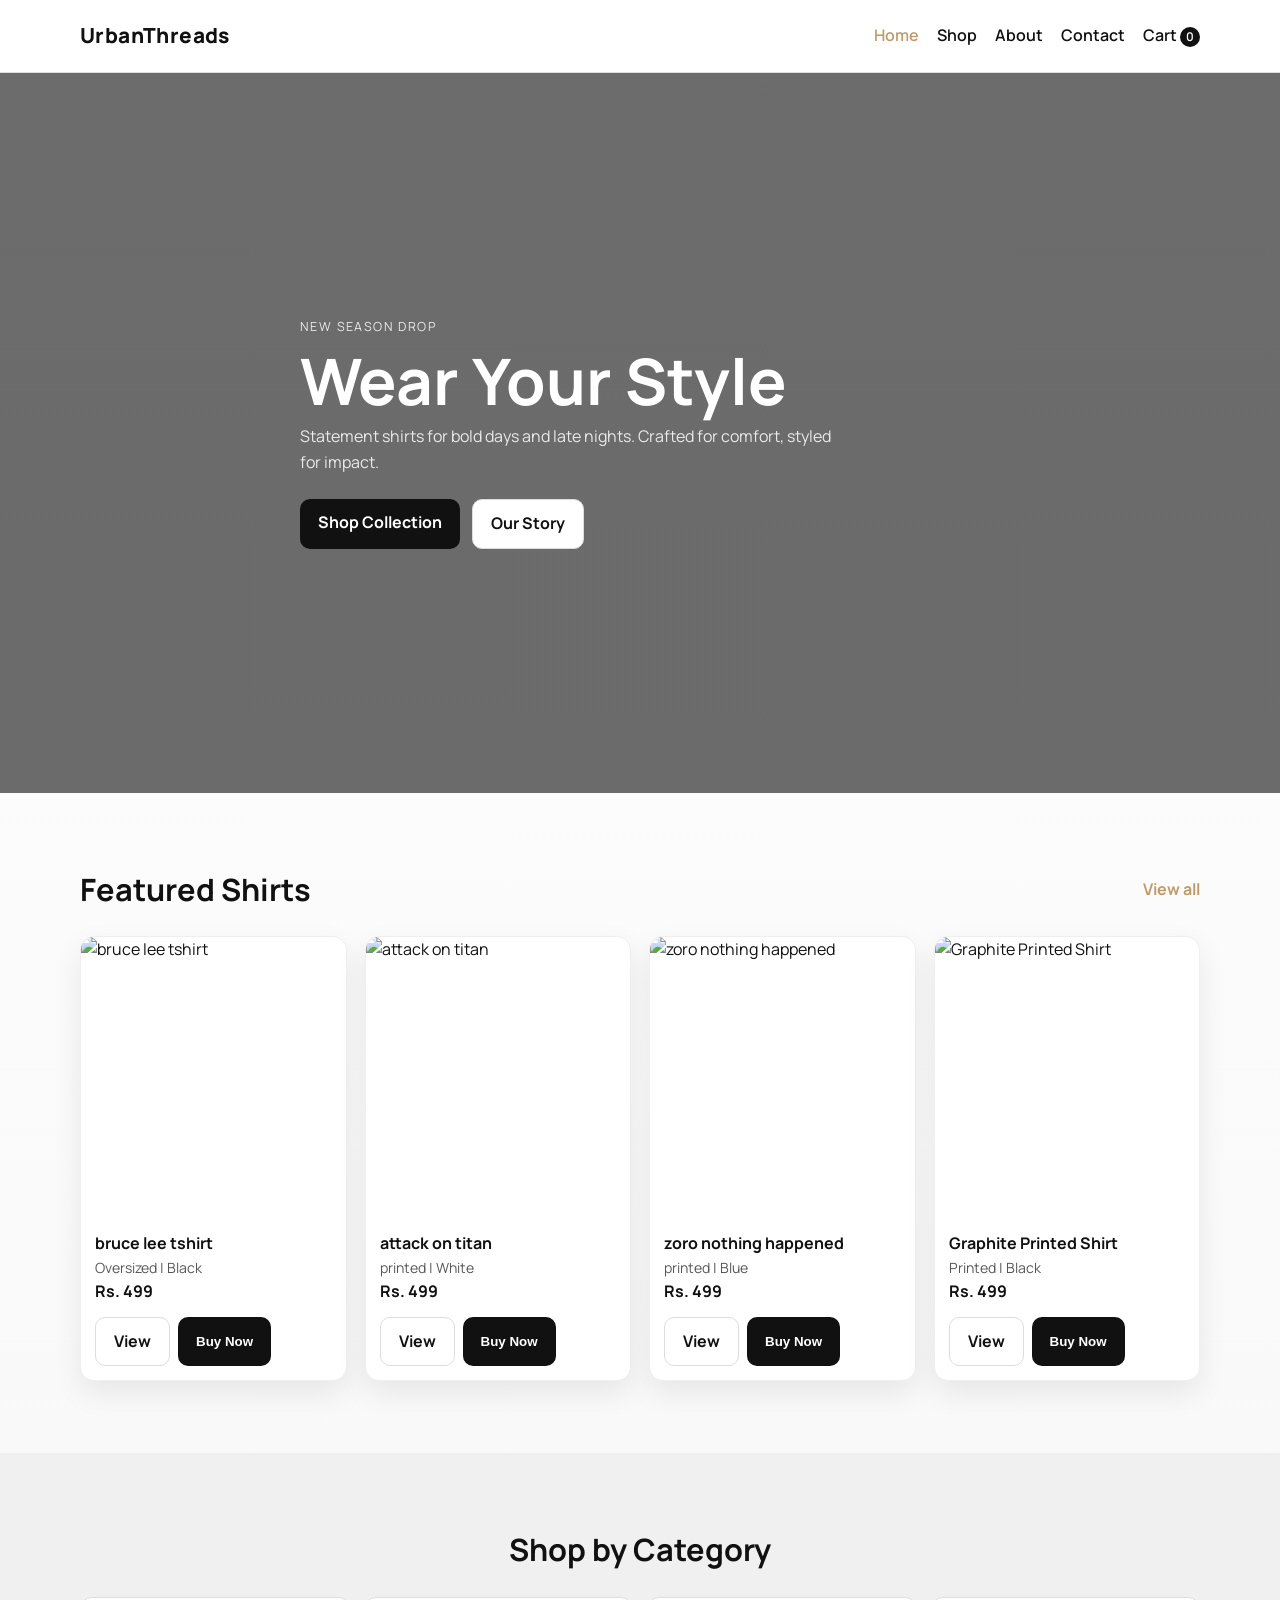
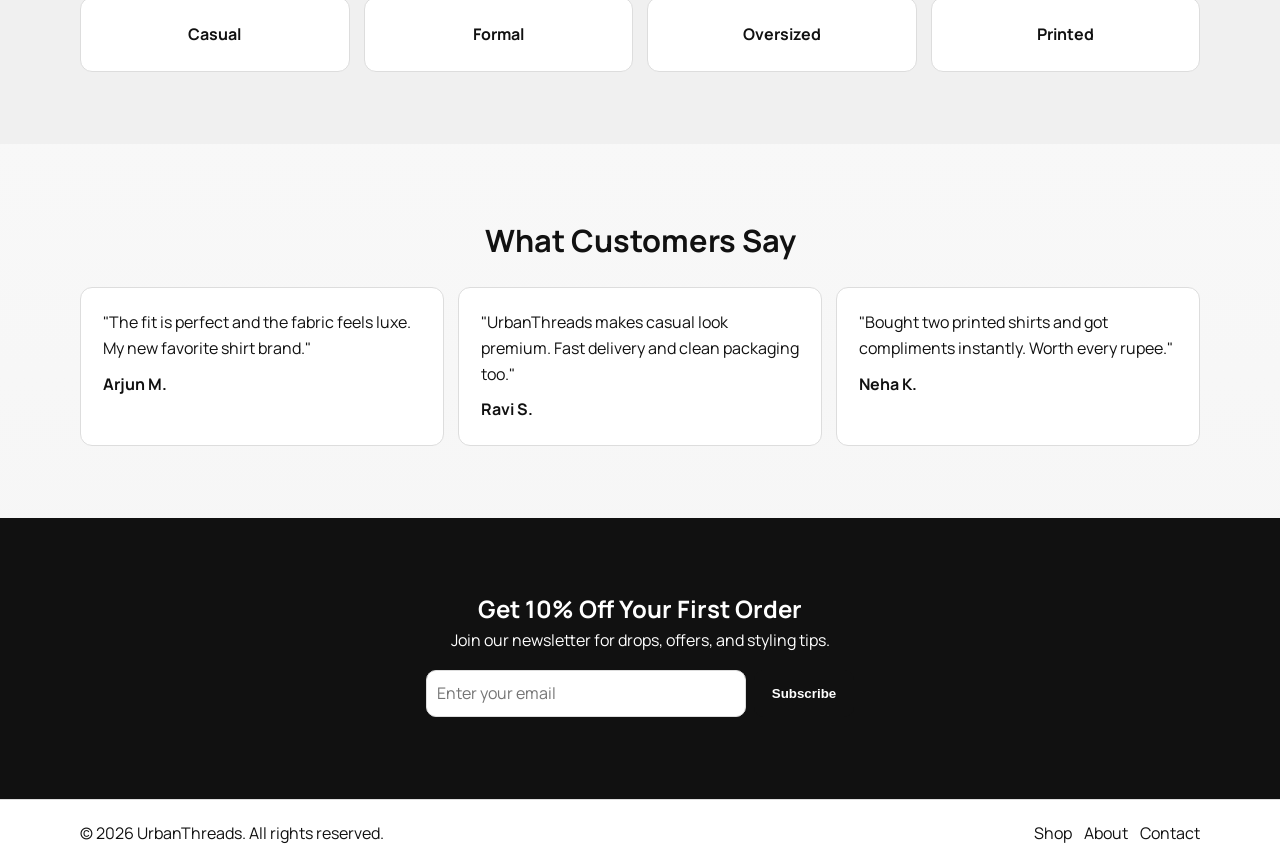
==== index.html @ 37d8d3c6 "Add files via upload" ====
﻿<!DOCTYPE html>
<html lang="en">
<head>
  <meta charset="UTF-8" />
  <meta name="viewport" content="width=device-width, initial-scale=1.0" />
  <meta name="description" content="UrbanThreads - Premium stylish shirts for every occasion." />
  <meta name="keywords" content="UrbanThreads, stylish shirts, men's fashion, premium shirts" />
  <title>UrbanThreads | Wear Your Style</title>
  <link rel="preconnect" href="https://fonts.googleapis.com" />
  <link rel="preconnect" href="https://fonts.gstatic.com" crossorigin />
  <link href="https://fonts.googleapis.com/css2?family=Manrope:wght@400;500;600;700;800&display=swap" rel="stylesheet" />
  <link rel="stylesheet" href="styles.css" />
</head>
<body>
  <header class="site-header">
    <nav class="navbar container">
      <a href="index.html" class="brand">UrbanThreads</a>
      <button class="menu-toggle" id="menuToggle" aria-label="Open menu">Menu</button>
      <ul class="nav-links" id="navLinks">
        <li><a href="index.html" class="active">Home</a></li>
        <li><a href="shop.html">Shop</a></li>
        <li><a href="about.html">About</a></li>
        <li><a href="contact.html">Contact</a></li>
        <li><a href="cart.html">Cart <span id="cartCount" class="cart-pill">0</span></a></li>
      </ul>
    </nav>
  </header>

  <main>
    <section class="hero">
      <div class="container hero-content reveal">
        <p class="eyebrow">New Season Drop</p>
        <h1>Wear Your Style</h1>
        <p>Statement shirts for bold days and late nights. Crafted for comfort, styled for impact.</p>
        <div class="hero-actions">
          <a href="shop.html" class="btn btn-primary">Shop Collection</a>
          <a href="about.html" class="btn btn-ghost">Our Story</a>
        </div>
      </div>
    </section>

    <section class="section container reveal">
      <div class="section-head">
        <h2>Featured Shirts</h2>
        <a href="shop.html" class="text-link">View all</a>
      </div>
      <div id="featuredGrid" class="product-grid"></div>
    </section>

    <section class="section section-alt reveal">
      <div class="container">
        <div class="section-head center">
          <h2>Shop by Category</h2>
        </div>
        <div class="category-grid">
          <a href="shop.html?category=Casual" class="category-card">Casual</a>
          <a href="shop.html?category=Formal" class="category-card">Formal</a>
          <a href="shop.html?category=Oversized" class="category-card">Oversized</a>
          <a href="shop.html?category=Printed" class="category-card">Printed</a>
        </div>
      </div>
    </section>

    <section class="section container reveal">
      <div class="section-head center">
        <h2>What Customers Say</h2>
      </div>
      <div class="testimonial-grid">
        <article class="testimonial-card">
          <p>"The fit is perfect and the fabric feels luxe. My new favorite shirt brand."</p>
          <h4>Arjun M.</h4>
        </article>
        <article class="testimonial-card">
          <p>"UrbanThreads makes casual look premium. Fast delivery and clean packaging too."</p>
          <h4>Ravi S.</h4>
        </article>
        <article class="testimonial-card">
          <p>"Bought two printed shirts and got compliments instantly. Worth every rupee."</p>
          <h4>Neha K.</h4>
        </article>
      </div>
    </section>

    <section class="section newsletter reveal">
      <div class="container newsletter-box">
        <h2>Get 10% Off Your First Order</h2>
        <p>Join our newsletter for drops, offers, and styling tips.</p>
        <form id="newsletterForm" class="newsletter-form">
          <input type="email" id="newsletterEmail" placeholder="Enter your email" required />
          <button type="submit" class="btn btn-primary">Subscribe</button>
        </form>
        <p id="newsletterMessage" class="form-message" aria-live="polite"></p>
      </div>
    </section>
  </main>

  <footer class="site-footer">
    <div class="container footer-row">
      <p>&copy; 2026 UrbanThreads. All rights reserved.</p>
      <div class="footer-links">
        <a href="shop.html">Shop</a>
        <a href="about.html">About</a>
        <a href="contact.html">Contact</a>
      </div>
    </div>
  </footer>

  <script src="app.js"></script>
</body>
</html>
---- styles.css ----
:root {
  --bg: #f5f5f5;
  --surface: #ffffff;
  --text: #111111;
  --muted: #585858;
  --line: #dddddd;
  --accent: #c19a6b;
  --shadow: 0 12px 30px rgba(0, 0, 0, 0.08);
}

* {
  box-sizing: border-box;
  margin: 0;
  padding: 0;
}

html,
body {
  font-family: "Manrope", sans-serif;
  color: var(--text);
  background: linear-gradient(180deg, #ffffff 0%, var(--bg) 100%);
  line-height: 1.6;
}

a {
  color: inherit;
  text-decoration: none;
}

img {
  width: 100%;
  display: block;
}

.container {
  width: min(1120px, 92%);
  margin: 0 auto;
}

.site-header {
  position: sticky;
  top: 0;
  z-index: 20;
  background: rgba(255, 255, 255, 0.92);
  backdrop-filter: blur(8px);
  border-bottom: 1px solid var(--line);
}

.navbar {
  min-height: 72px;
  display: flex;
  align-items: center;
  justify-content: space-between;
  gap: 20px;
}

.brand {
  font-size: 1.3rem;
  font-weight: 800;
  letter-spacing: 0.4px;
}

.nav-links {
  list-style: none;
  display: flex;
  align-items: center;
  gap: 18px;
}

.nav-links a {
  font-weight: 600;
  transition: color 0.2s ease;
}

.nav-links a:hover,
.nav-links a.active {
  color: var(--accent);
}

.menu-toggle {
  display: none;
  border: 1px solid var(--line);
  background: #fff;
  padding: 8px 12px;
  border-radius: 8px;
  font-weight: 600;
}

.cart-pill {
  display: inline-flex;
  min-width: 20px;
  height: 20px;
  border-radius: 999px;
  align-items: center;
  justify-content: center;
  font-size: 0.75rem;
  background: #111;
  color: #fff;
}

.hero {
  min-height: 80vh;
  background: linear-gradient(rgba(10, 10, 10, 0.6), rgba(10, 10, 10, 0.6)),
    url("https://images.unsplash.com/photo-1516257984-b1b4d707412e?auto=format&fit=crop&w=1500&q=80") center/cover no-repeat;
  display: grid;
  place-items: center;
  color: #fff;
}

.hero-content {
  max-width: 680px;
}

.eyebrow {
  text-transform: uppercase;
  letter-spacing: 1.4px;
  font-size: 0.78rem;
  color: #dadada;
}

.hero h1 {
  font-size: clamp(2.2rem, 5vw, 4rem);
  margin: 10px 0;
  line-height: 1.05;
}

.hero p {
  color: #e9e9e9;
  max-width: 550px;
}

.hero-actions {
  display: flex;
  gap: 12px;
  margin-top: 24px;
  flex-wrap: wrap;
}

.btn {
  border: 0;
  border-radius: 10px;
  padding: 11px 18px;
  font-weight: 700;
  cursor: pointer;
  transition: transform 0.2s ease, opacity 0.2s ease;
}

.btn:hover {
  transform: translateY(-2px);
}

.btn-primary {
  background: var(--text);
  color: #fff;
}

.btn-ghost {
  background: #fff;
  color: #111;
  border: 1px solid var(--line);
}

.section {
  padding: 72px 0;
}

.section-alt {
  background: #f0f0f0;
}

.section-head {
  display: flex;
  justify-content: space-between;
  align-items: center;
  margin-bottom: 22px;
}

.section-head.center {
  justify-content: center;
}

.section-head h2 {
  font-size: clamp(1.5rem, 2.4vw, 2.1rem);
}

.text-link {
  color: var(--accent);
  font-weight: 700;
}

.product-grid {
  display: grid;
  grid-template-columns: repeat(auto-fit, minmax(220px, 1fr));
  gap: 18px;
}

.product-card {
  background: var(--surface);
  border-radius: 14px;
  overflow: hidden;
  box-shadow: var(--shadow);
  border: 1px solid #efefef;
  transition: transform 0.25s ease;
}

.product-card:hover {
  transform: translateY(-4px);
}

.product-image {
  position: relative;
  overflow: hidden;
}

.product-image img {
  height: 280px;
  object-fit: cover;
  transition: transform 0.35s ease;
}

.product-card:hover .product-image img {
  transform: scale(1.06);
}

.product-info {
  padding: 14px;
}

.product-info h4 {
  font-size: 1rem;
}

.product-meta {
  color: var(--muted);
  font-size: 0.88rem;
}

.product-actions {
  display: flex;
  gap: 8px;
  margin-top: 12px;
}

.category-grid {
  display: grid;
  grid-template-columns: repeat(auto-fit, minmax(170px, 1fr));
  gap: 14px;
}

.category-card {
  padding: 24px;
  text-align: center;
  background: #fff;
  border: 1px solid var(--line);
  border-radius: 12px;
  font-weight: 700;
  transition: all 0.2s ease;
}

.category-card:hover {
  background: #111;
  color: #fff;
}

.testimonial-grid {
  display: grid;
  grid-template-columns: repeat(auto-fit, minmax(220px, 1fr));
  gap: 14px;
}

.testimonial-card {
  background: #fff;
  padding: 22px;
  border-radius: 12px;
  border: 1px solid var(--line);
}

.testimonial-card h4 {
  margin-top: 10px;
}

.newsletter {
  background: #111;
  color: #fff;
}

.newsletter-box {
  text-align: center;
}

.newsletter-form {
  display: flex;
  gap: 8px;
  justify-content: center;
  margin-top: 16px;
  flex-wrap: wrap;
}

input,
select,
textarea {
  width: 100%;
  border: 1px solid var(--line);
  border-radius: 10px;
  padding: 10px;
  font: inherit;
}

.newsletter-form input {
  max-width: 320px;
}

.form-message {
  margin-top: 10px;
  font-size: 0.9rem;
}

.page-main {
  padding: 40px 0 70px;
}

.page-title {
  margin-bottom: 26px;
}

.page-title h1 {
  font-size: clamp(1.8rem, 3.5vw, 2.7rem);
}

.shop-layout {
  display: grid;
  grid-template-columns: 250px 1fr;
  gap: 20px;
}

.filters,
.products-panel,
.cart-panel,
.checkout-panel,
.contact-card,
.about-card {
  background: #fff;
  border: 1px solid var(--line);
  border-radius: 12px;
  padding: 16px;
}

.filters {
  height: fit-content;
}

.filters h3 {
  margin-bottom: 14px;
}

.filters label {
  display: block;
  margin-bottom: 14px;
  font-size: 0.92rem;
}

.products-topbar {
  display: flex;
  justify-content: space-between;
  align-items: center;
  margin-bottom: 14px;
  gap: 12px;
  flex-wrap: wrap;
}

.product-detail {
  display: grid;
  grid-template-columns: 1fr 1fr;
  gap: 24px;
}

.product-main-img {
  border-radius: 14px;
  overflow: hidden;
  border: 1px solid var(--line);
  cursor: zoom-in;
}

.product-main-img.zoom img {
  transform: scale(1.35);
}

.product-main-img img {
  transition: transform 0.25s ease;
  height: 540px;
  object-fit: cover;
}

.rating {
  color: #f3b63f;
  margin: 6px 0;
}

.size-options {
  display: flex;
  gap: 8px;
  margin: 12px 0 18px;
  flex-wrap: wrap;
}

.size-btn {
  border: 1px solid var(--line);
  background: #fff;
  padding: 8px 12px;
  border-radius: 8px;
  cursor: pointer;
  font-weight: 700;
}

.size-btn.active {
  border-color: #111;
  background: #111;
  color: #fff;
}

.checkout-layout {
  display: grid;
  grid-template-columns: 1.4fr 1fr;
  gap: 20px;
}

.cart-item {
  display: grid;
  grid-template-columns: 80px 1fr auto;
  gap: 12px;
  align-items: center;
  border-bottom: 1px solid var(--line);
  padding: 12px 0;
}

.cart-item img {
  width: 80px;
  height: 80px;
  object-fit: cover;
  border-radius: 8px;
}

.qty-wrap {
  display: inline-flex;
  gap: 6px;
  align-items: center;
}

.qty-wrap button {
  width: 28px;
  height: 28px;
  border-radius: 6px;
  border: 1px solid var(--line);
  background: #fff;
}

.checkout-form,
.contact-form {
  display: grid;
  gap: 10px;
  margin-top: 14px;
}

.about-grid,
.contact-layout {
  display: grid;
  grid-template-columns: repeat(3, 1fr);
  gap: 14px;
}

.contact-layout {
  grid-template-columns: 1.4fr 1fr;
}

.site-footer {
  border-top: 1px solid var(--line);
  background: #fff;
}

.footer-row {
  min-height: 68px;
  display: flex;
  justify-content: space-between;
  align-items: center;
  gap: 12px;
  flex-wrap: wrap;
}

.footer-links {
  display: flex;
  gap: 12px;
}

.reveal {
  opacity: 0;
  transform: translateY(20px);
  transition: opacity 0.55s ease, transform 0.55s ease;
}

.reveal.show {
  opacity: 1;
  transform: translateY(0);
}

@media (max-width: 930px) {
  .shop-layout,
  .product-detail,
  .checkout-layout,
  .about-grid,
  .contact-layout {
    grid-template-columns: 1fr;
  }

  .product-main-img img {
    height: 420px;
  }
}

@media (max-width: 760px) {
  .menu-toggle {
    display: inline-block;
  }

  .nav-links {
    position: absolute;
    right: 4%;
    top: 74px;
    width: 220px;
    background: #fff;
    border: 1px solid var(--line);
    border-radius: 10px;
    padding: 12px;
    display: none;
    flex-direction: column;
    align-items: flex-start;
  }

  .nav-links.show {
    display: flex;
  }

  .hero {
    min-height: 68vh;
  }
}
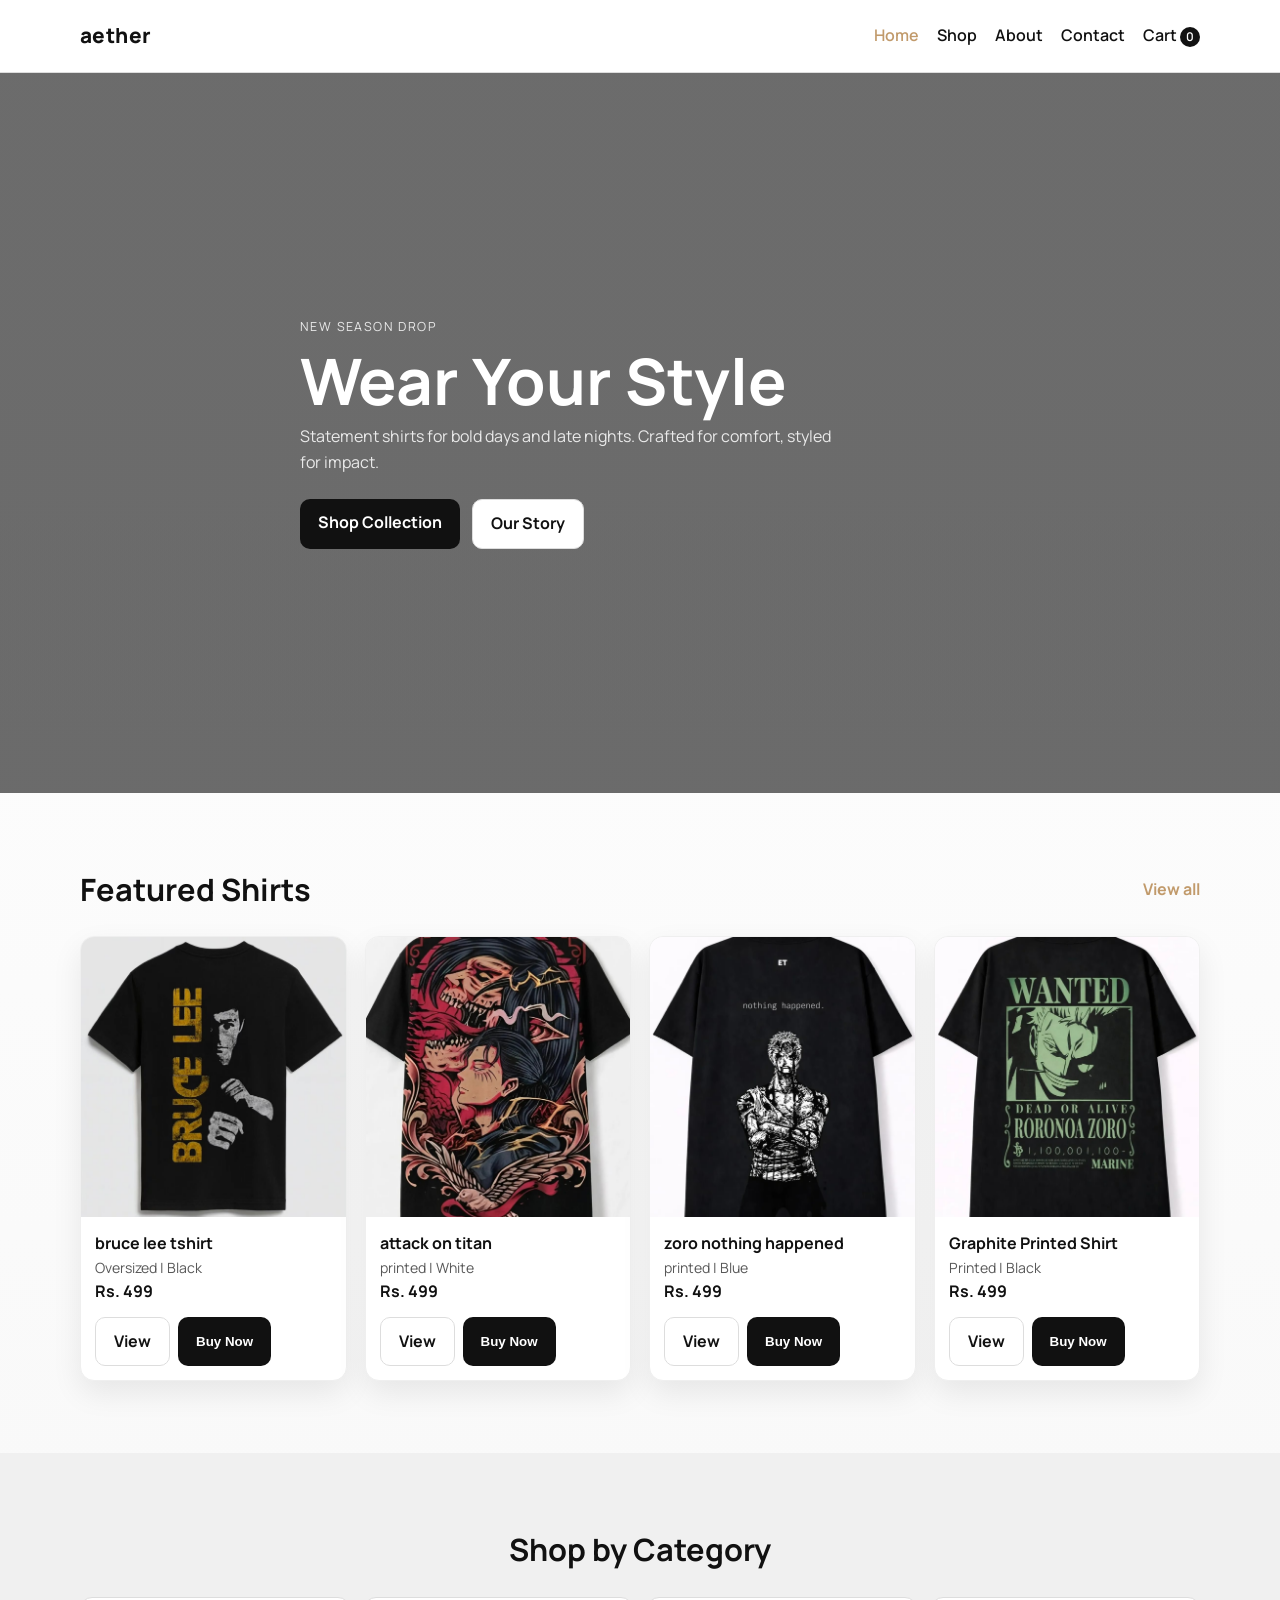
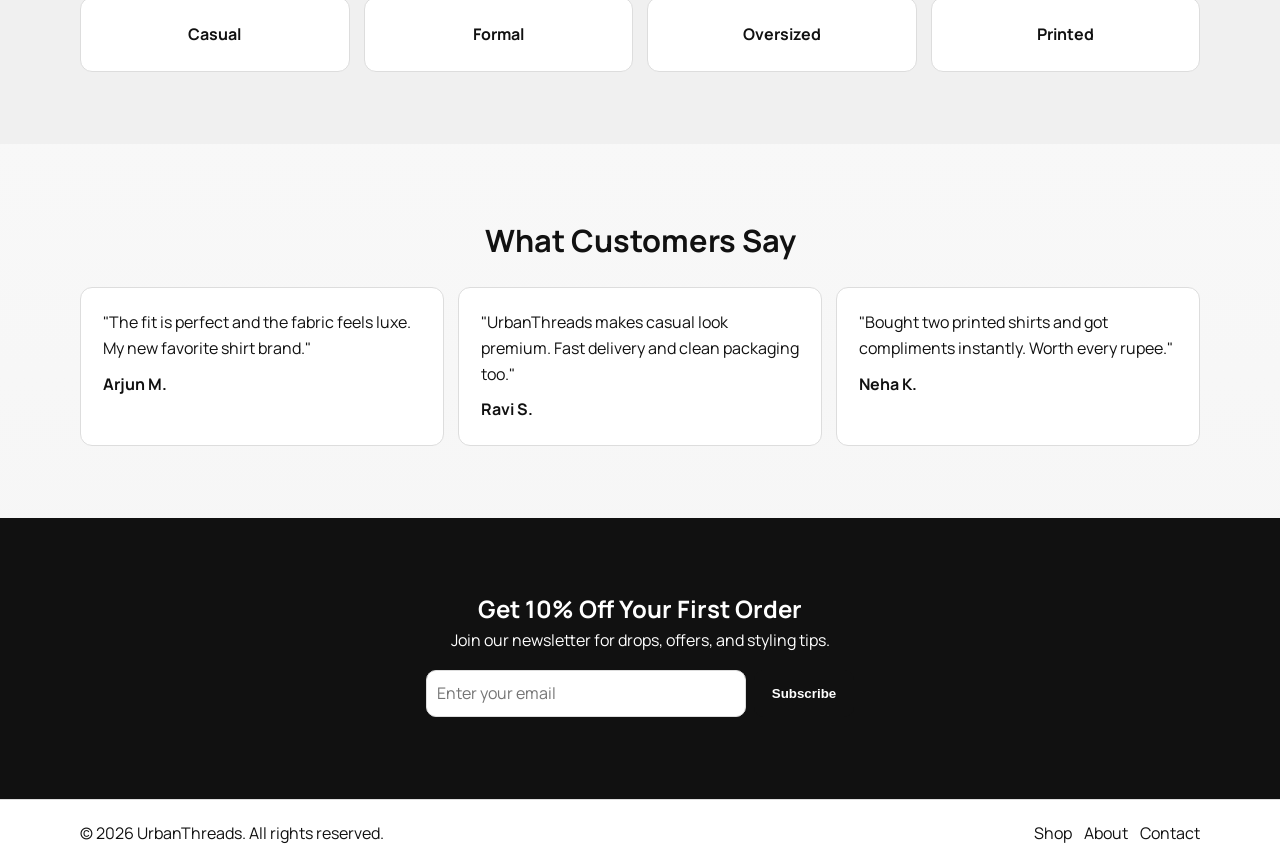
==== commit 6f0089b4: "Change brand name from 'UrbanThreads' to 'aether'" ====
--- a/index.html
+++ b/index.html
@@ -1,110 +1,111 @@
-﻿<!DOCTYPE html>
-<html lang="en">
-<head>
-  <meta charset="UTF-8" />
-  <meta name="viewport" content="width=device-width, initial-scale=1.0" />
-  <meta name="description" content="UrbanThreads - Premium stylish shirts for every occasion." />
-  <meta name="keywords" content="UrbanThreads, stylish shirts, men's fashion, premium shirts" />
-  <title>UrbanThreads | Wear Your Style</title>
-  <link rel="preconnect" href="https://fonts.googleapis.com" />
-  <link rel="preconnect" href="https://fonts.gstatic.com" crossorigin />
-  <link href="https://fonts.googleapis.com/css2?family=Manrope:wght@400;500;600;700;800&display=swap" rel="stylesheet" />
-  <link rel="stylesheet" href="styles.css" />
-</head>
-<body>
-  <header class="site-header">
-    <nav class="navbar container">
-      <a href="index.html" class="brand">UrbanThreads</a>
-      <button class="menu-toggle" id="menuToggle" aria-label="Open menu">Menu</button>
-      <ul class="nav-links" id="navLinks">
-        <li><a href="index.html" class="active">Home</a></li>
-        <li><a href="shop.html">Shop</a></li>
-        <li><a href="about.html">About</a></li>
-        <li><a href="contact.html">Contact</a></li>
-        <li><a href="cart.html">Cart <span id="cartCount" class="cart-pill">0</span></a></li>
-      </ul>
-    </nav>
-  </header>
-
-  <main>
-    <section class="hero">
-      <div class="container hero-content reveal">
-        <p class="eyebrow">New Season Drop</p>
-        <h1>Wear Your Style</h1>
-        <p>Statement shirts for bold days and late nights. Crafted for comfort, styled for impact.</p>
-        <div class="hero-actions">
-          <a href="shop.html" class="btn btn-primary">Shop Collection</a>
-          <a href="about.html" class="btn btn-ghost">Our Story</a>
-        </div>
-      </div>
-    </section>
-
-    <section class="section container reveal">
-      <div class="section-head">
-        <h2>Featured Shirts</h2>
-        <a href="shop.html" class="text-link">View all</a>
-      </div>
-      <div id="featuredGrid" class="product-grid"></div>
-    </section>
-
-    <section class="section section-alt reveal">
-      <div class="container">
-        <div class="section-head center">
-          <h2>Shop by Category</h2>
-        </div>
-        <div class="category-grid">
-          <a href="shop.html?category=Casual" class="category-card">Casual</a>
-          <a href="shop.html?category=Formal" class="category-card">Formal</a>
-          <a href="shop.html?category=Oversized" class="category-card">Oversized</a>
-          <a href="shop.html?category=Printed" class="category-card">Printed</a>
-        </div>
-      </div>
-    </section>
-
-    <section class="section container reveal">
-      <div class="section-head center">
-        <h2>What Customers Say</h2>
-      </div>
-      <div class="testimonial-grid">
-        <article class="testimonial-card">
-          <p>"The fit is perfect and the fabric feels luxe. My new favorite shirt brand."</p>
-          <h4>Arjun M.</h4>
-        </article>
-        <article class="testimonial-card">
-          <p>"UrbanThreads makes casual look premium. Fast delivery and clean packaging too."</p>
-          <h4>Ravi S.</h4>
-        </article>
-        <article class="testimonial-card">
-          <p>"Bought two printed shirts and got compliments instantly. Worth every rupee."</p>
-          <h4>Neha K.</h4>
-        </article>
-      </div>
-    </section>
-
-    <section class="section newsletter reveal">
-      <div class="container newsletter-box">
-        <h2>Get 10% Off Your First Order</h2>
-        <p>Join our newsletter for drops, offers, and styling tips.</p>
-        <form id="newsletterForm" class="newsletter-form">
-          <input type="email" id="newsletterEmail" placeholder="Enter your email" required />
-          <button type="submit" class="btn btn-primary">Subscribe</button>
-        </form>
-        <p id="newsletterMessage" class="form-message" aria-live="polite"></p>
-      </div>
-    </section>
-  </main>
-
-  <footer class="site-footer">
-    <div class="container footer-row">
-      <p>&copy; 2026 UrbanThreads. All rights reserved.</p>
-      <div class="footer-links">
-        <a href="shop.html">Shop</a>
-        <a href="about.html">About</a>
-        <a href="contact.html">Contact</a>
-      </div>
-    </div>
-  </footer>
-
-  <script src="app.js"></script>
-</body>
+﻿<!DOCTYPE html>
+<html lang="en">
+<head>
+  <meta charset="UTF-8" />
+  <meta name="viewport" content="width=device-width, initial-scale=1.0" />
+  <meta name="description" content="UrbanThreads - Premium stylish shirts for every occasion." />
+  <meta name="keywords" content="UrbanThreads, stylish shirts, men's fashion, premium shirts" />
+  <title>UrbanThreads | Wear Your Style</title>
+  <link rel="preconnect" href="https://fonts.googleapis.com" />
+  <link rel="preconnect" href="https://fonts.gstatic.com" crossorigin />
+  <link href="https://fonts.googleapis.com/css2?family=Manrope:wght@400;500;600;700;800&display=swap" rel="stylesheet" />
+  <link rel="stylesheet" href="styles.css" />
+</head>
+<body>
+  <header class="site-header">
+    <nav class="navbar container">
+      <a href="index.html" class="brand">aether</a>
+      <button class="menu-toggle" id="menuToggle" aria-label="Open menu">Menu</button>
+      <ul class="nav-links" id="navLinks">
+        <li><a href="index.html" class="active">Home</a></li>
+        <li><a href="shop.html">Shop</a></li>
+        <li><a href="about.html">About</a></li>
+        <li><a href="contact.html">Contact</a></li>
+        <li><a href="cart.html">Cart <span id="cartCount" class="cart-pill">0</span></a></li>
+      </ul>
+    </nav>
+  </header>
+
+  <main>
+    <section class="hero">
+      <div class="container hero-content reveal">
+        <p class="eyebrow">New Season Drop</p>
+        <h1>Wear Your Style</h1>
+        <p>Statement shirts for bold days and late nights. Crafted for comfort, styled for impact.</p>
+        <div class="hero-actions">
+          <a href="shop.html" class="btn btn-primary">Shop Collection</a>
+          <a href="about.html" class="btn btn-ghost">Our Story</a>
+        </div>
+      </div>
+    </section>
+
+    <section class="section container reveal">
+      <div class="section-head">
+        <h2>Featured Shirts</h2>
+        <a href="shop.html" class="text-link">View all</a>
+      </div>
+      <div id="featuredGrid" class="product-grid"></div>
+    </section>
+
+    <section class="section section-alt reveal">
+      <div class="container">
+        <div class="section-head center">
+          <h2>Shop by Category</h2>
+        </div>
+        <div class="category-grid">
+          <a href="shop.html?category=Casual" class="category-card">Casual</a>
+          <a href="shop.html?category=Formal" class="category-card">Formal</a>
+          <a href="shop.html?category=Oversized" class="category-card">Oversized</a>
+          <a href="shop.html?category=Printed" class="category-card">Printed</a>
+        </div>
+      </div>
+    </section>
+
+    <section class="section container reveal">
+      <div class="section-head center">
+        <h2>What Customers Say</h2>
+      </div>
+      <div class="testimonial-grid">
+        <article class="testimonial-card">
+          <p>"The fit is perfect and the fabric feels luxe. My new favorite shirt brand."</p>
+          <h4>Arjun M.</h4>
+        </article>
+        <article class="testimonial-card">
+          <p>"UrbanThreads makes casual look premium. Fast delivery and clean packaging too."</p>
+          <h4>Ravi S.</h4>
+        </article>
+        <article class="testimonial-card">
+          <p>"Bought two printed shirts and got compliments instantly. Worth every rupee."</p>
+          <h4>Neha K.</h4>
+        </article>
+      </div>
+    </section>
+
+    <section class="section newsletter reveal">
+      <div class="container newsletter-box">
+        <h2>Get 10% Off Your First Order</h2>
+        <p>Join our newsletter for drops, offers, and styling tips.</p>
+        <form id="newsletterForm" class="newsletter-form">
+          <input type="email" id="newsletterEmail" placeholder="Enter your email" required />
+          <button type="submit" class="btn btn-primary">Subscribe</button>
+        </form>
+        <p id="newsletterMessage" class="form-message" aria-live="polite"></p>
+      </div>
+    </section>
+  </main>
+
+  <footer class="site-footer">
+    <div class="container footer-row">
+      <p>&copy; 2026 UrbanThreads. All rights reserved.</p>
+      <div class="footer-links">
+        <a href="shop.html">Shop</a>
+        <a href="about.html">About</a>
+        <a href="contact.html">Contact</a>
+      </div>
+    </div>
+  </footer>
+
+  <script src="app.js"></script>
+</body>
 </html>
+
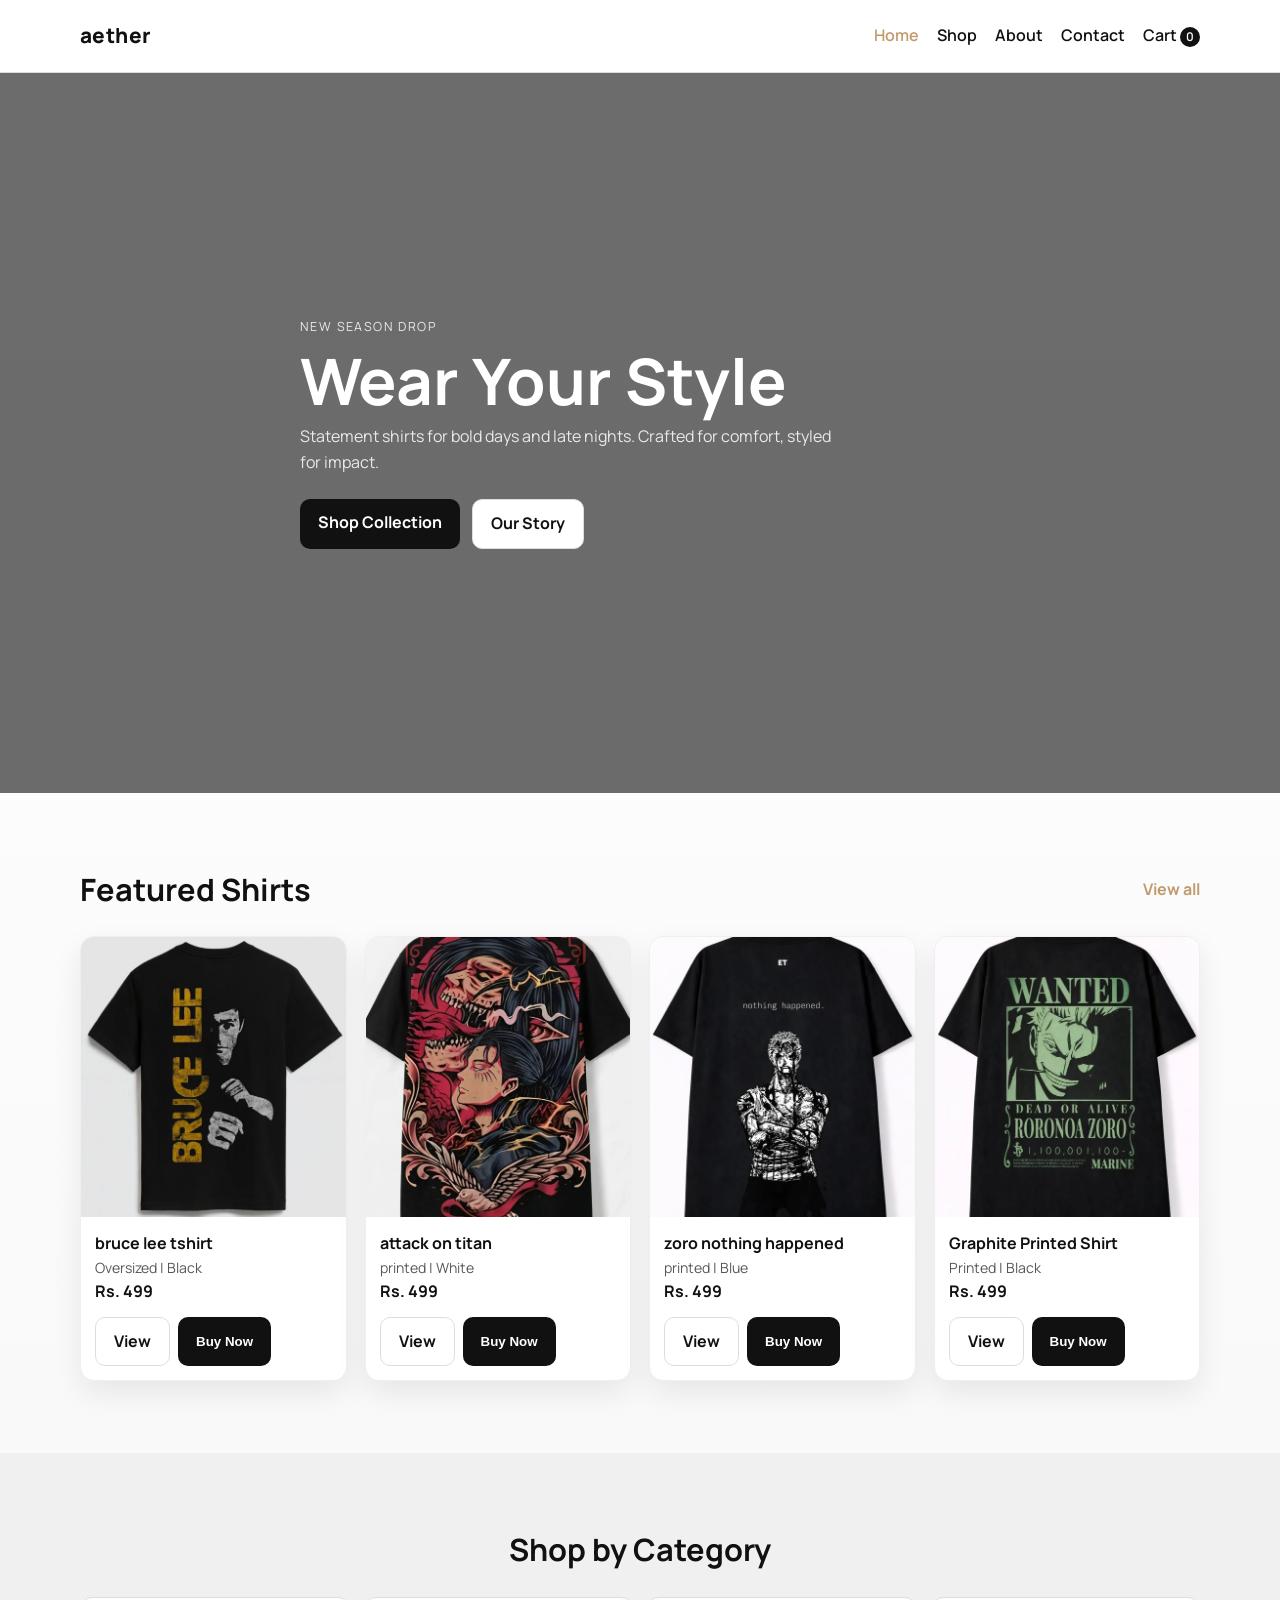
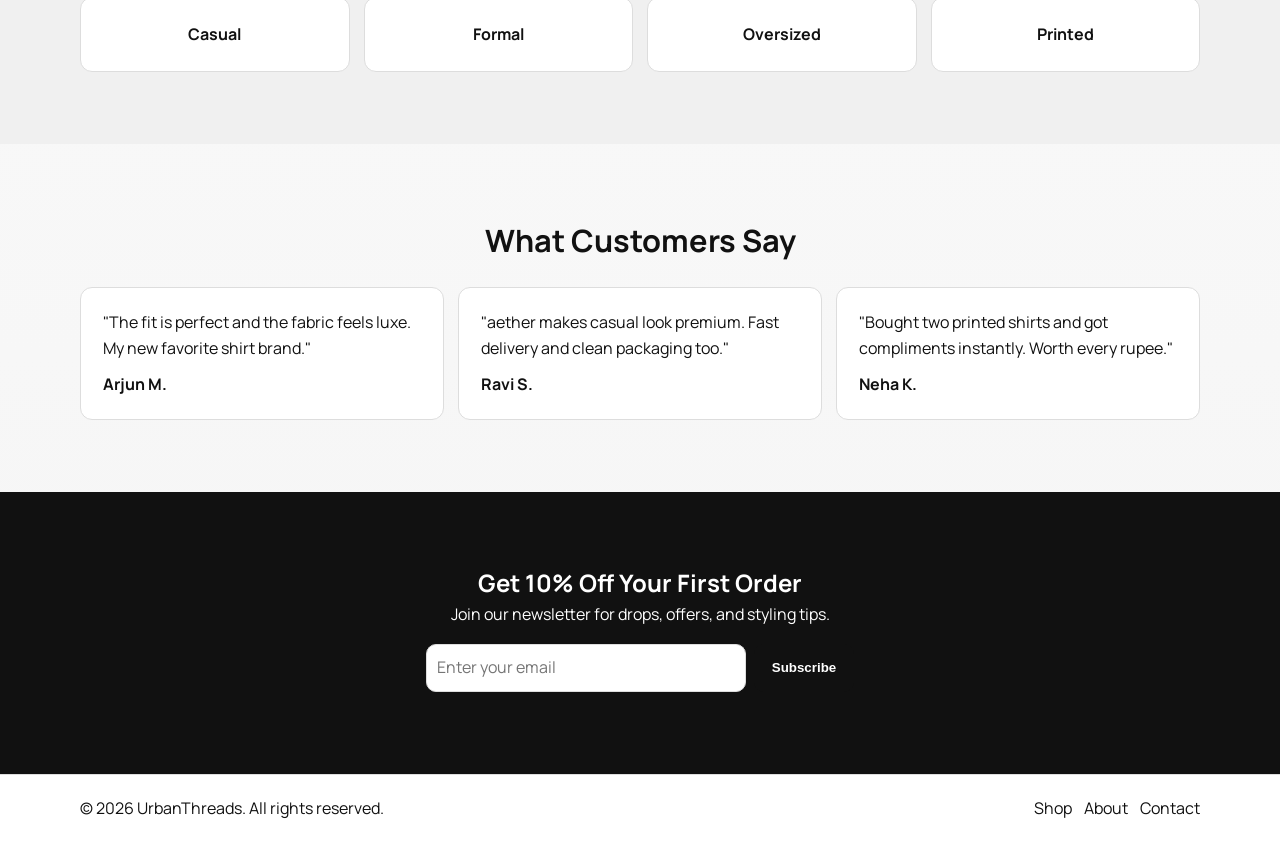
==== commit 5bed2dbf: "Change brand name from UrbanThreads to aether Updated brand name from 'UrbanThreads' to 'aether' in " ====
--- a/index.html
+++ b/index.html
@@ -3,8 +3,8 @@
 <head>
   <meta charset="UTF-8" />
   <meta name="viewport" content="width=device-width, initial-scale=1.0" />
-  <meta name="description" content="UrbanThreads - Premium stylish shirts for every occasion." />
-  <meta name="keywords" content="UrbanThreads, stylish shirts, men's fashion, premium shirts" />
+  <meta name="description" content="aether - Premium stylish shirts for every occasion." />
+  <meta name="keywords" content="aether, stylish shirts, men's fashion, premium shirts" />
   <title>UrbanThreads | Wear Your Style</title>
   <link rel="preconnect" href="https://fonts.googleapis.com" />
   <link rel="preconnect" href="https://fonts.gstatic.com" crossorigin />
@@ -71,7 +71,7 @@
           <h4>Arjun M.</h4>
         </article>
         <article class="testimonial-card">
-          <p>"UrbanThreads makes casual look premium. Fast delivery and clean packaging too."</p>
+          <p>"aether makes casual look premium. Fast delivery and clean packaging too."</p>
           <h4>Ravi S.</h4>
         </article>
         <article class="testimonial-card">
@@ -109,3 +109,4 @@
 </body>
 </html>
 
+
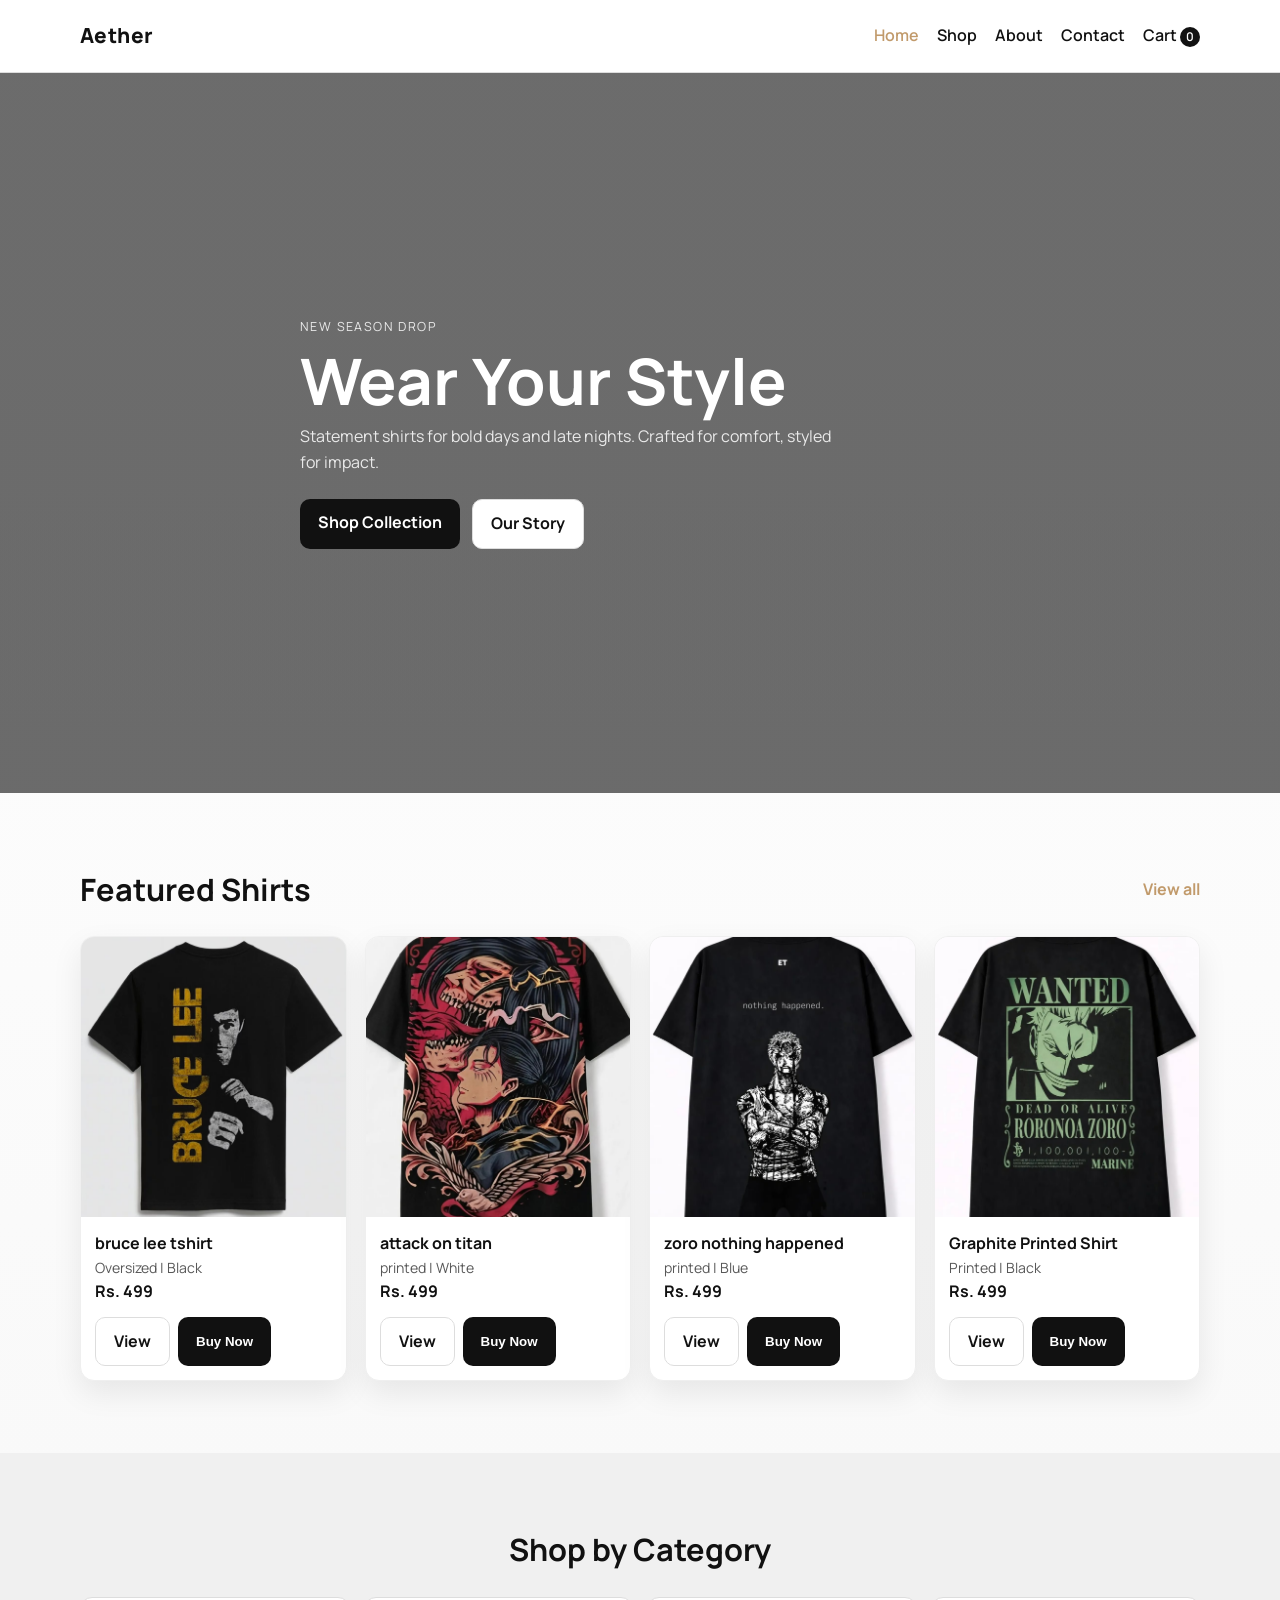
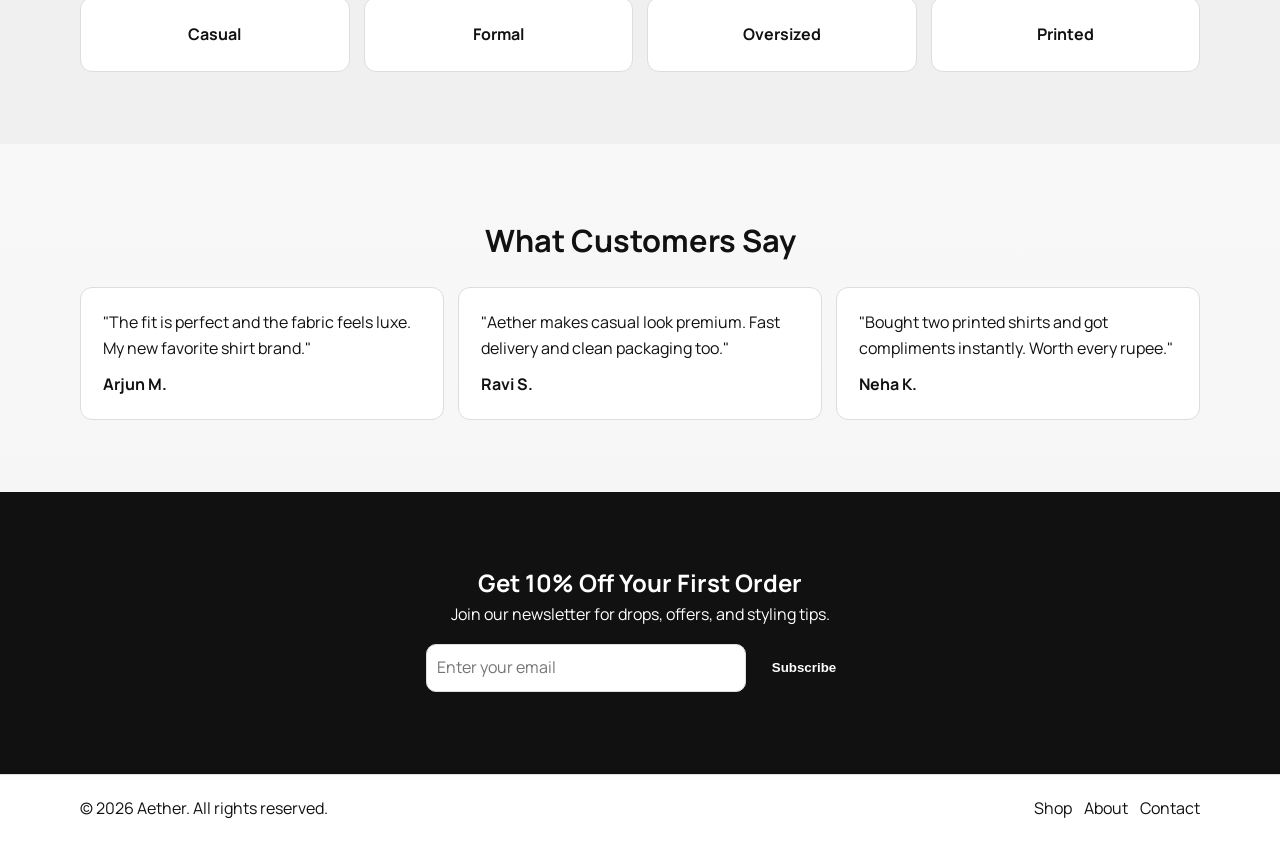
==== commit 1f2533f3: "Update HTML structure and branding elements" ====
--- a/index.html
+++ b/index.html
@@ -1,11 +1,11 @@
-﻿<!DOCTYPE html>
+<!DOCTYPE html>
 <html lang="en">
 <head>
   <meta charset="UTF-8" />
   <meta name="viewport" content="width=device-width, initial-scale=1.0" />
-  <meta name="description" content="aether - Premium stylish shirts for every occasion." />
-  <meta name="keywords" content="aether, stylish shirts, men's fashion, premium shirts" />
-  <title>UrbanThreads | Wear Your Style</title>
+  <meta name="description" content="Aether - Premium stylish shirts for every occasion." />
+  <meta name="keywords" content="Aether, stylish shirts, men's fashion, premium shirts" />
+  <title>Aether | Wear Your Style</title>
   <link rel="preconnect" href="https://fonts.googleapis.com" />
   <link rel="preconnect" href="https://fonts.gstatic.com" crossorigin />
   <link href="https://fonts.googleapis.com/css2?family=Manrope:wght@400;500;600;700;800&display=swap" rel="stylesheet" />
@@ -14,7 +14,7 @@
 <body>
   <header class="site-header">
     <nav class="navbar container">
-      <a href="index.html" class="brand">aether</a>
+      <a href="index.html" class="brand">Aether</a>
       <button class="menu-toggle" id="menuToggle" aria-label="Open menu">Menu</button>
       <ul class="nav-links" id="navLinks">
         <li><a href="index.html" class="active">Home</a></li>
@@ -71,7 +71,7 @@
           <h4>Arjun M.</h4>
         </article>
         <article class="testimonial-card">
-          <p>"aether makes casual look premium. Fast delivery and clean packaging too."</p>
+          <p>"Aether makes casual look premium. Fast delivery and clean packaging too."</p>
           <h4>Ravi S.</h4>
         </article>
         <article class="testimonial-card">
@@ -96,7 +96,7 @@
 
   <footer class="site-footer">
     <div class="container footer-row">
-      <p>&copy; 2026 UrbanThreads. All rights reserved.</p>
+      <p>&copy; 2026 Aether. All rights reserved.</p>
       <div class="footer-links">
         <a href="shop.html">Shop</a>
         <a href="about.html">About</a>
@@ -108,5 +108,3 @@
   <script src="app.js"></script>
 </body>
 </html>
-
-
